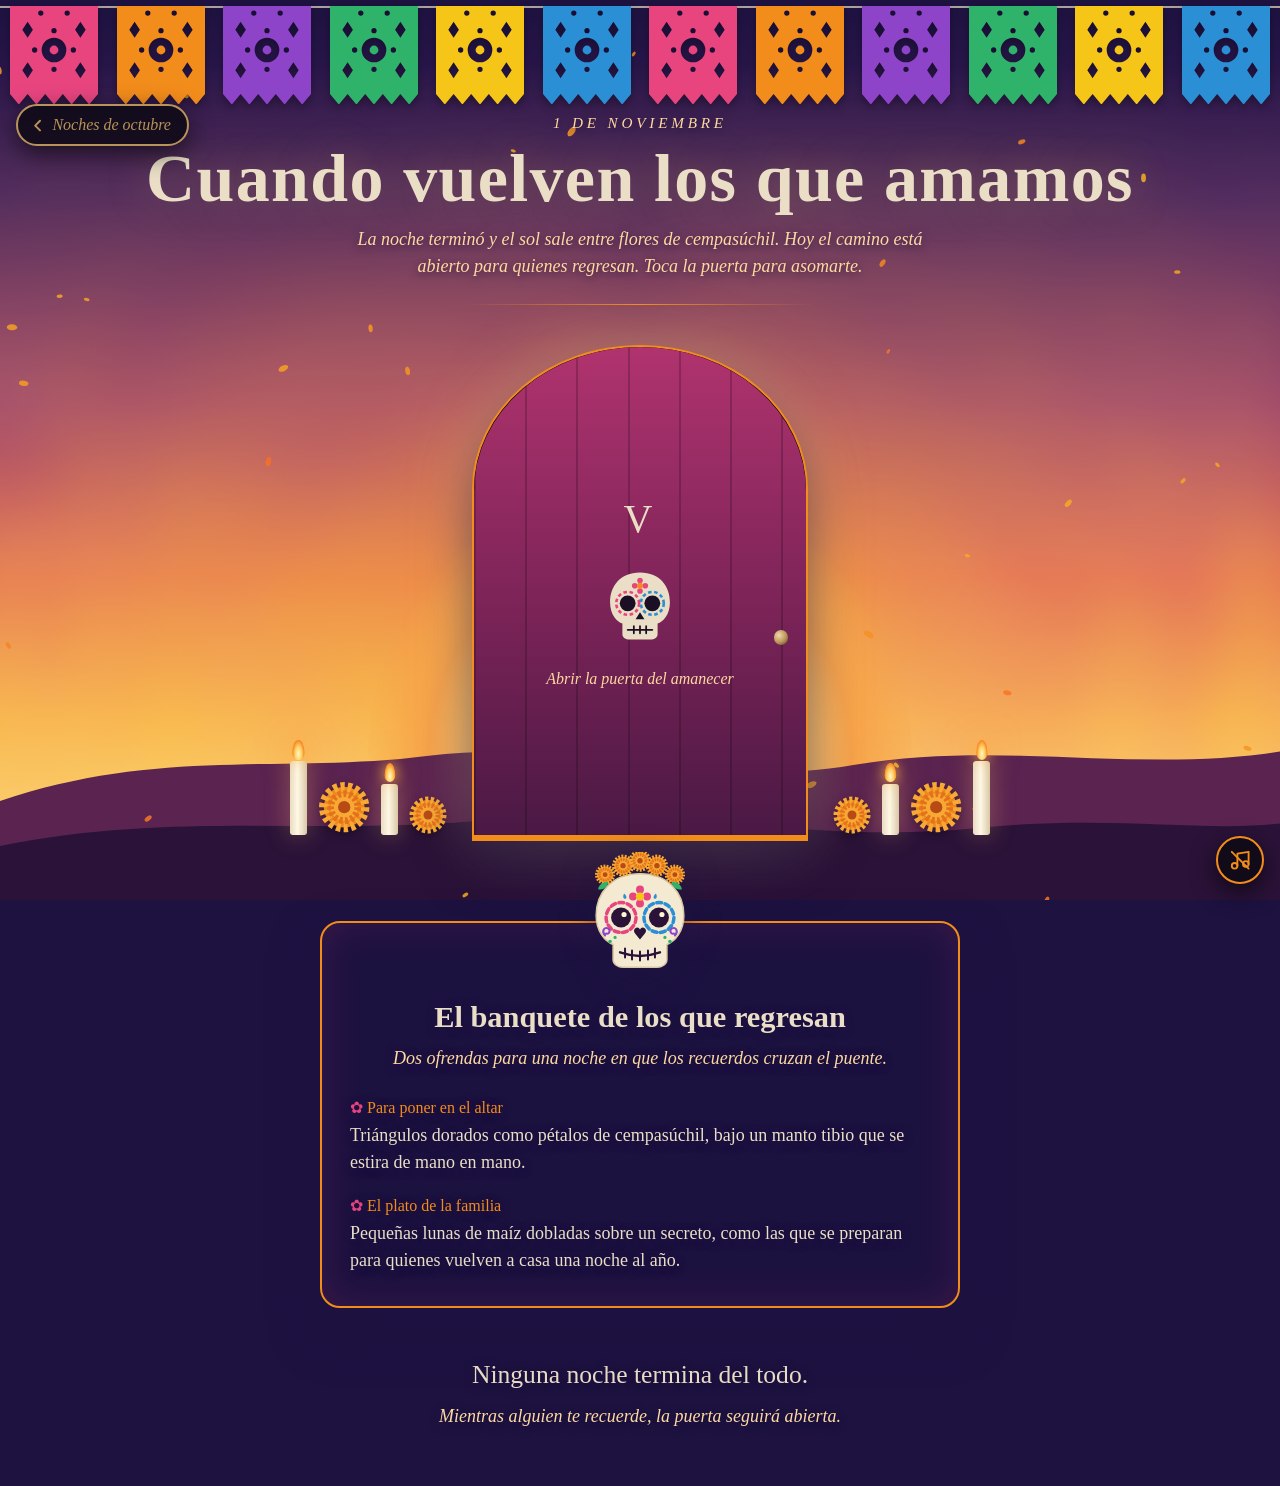
==== 1-de-noviembre.html @ dbbfb0d0 "Primera versión de la cartelera" ====
<!DOCTYPE html>
<html lang="es">
<head>
  <meta charset="utf-8">
  <meta name="viewport" content="width=device-width, initial-scale=1, viewport-fit=cover">
  <meta name="theme-color" content="#2a1238">
  <meta name="description" content="1 de noviembre: un amanecer de Día de Muertos.">
  <!-- Seguridad y privacidad -->
  <meta http-equiv="Content-Security-Policy" content="default-src 'self'; script-src 'self'; style-src 'self' 'unsafe-inline' https://fonts.googleapis.com; font-src https://fonts.gstatic.com; img-src 'self' data:; media-src 'self'; connect-src 'none'; object-src 'none'; frame-src 'none'; base-uri 'none'; form-action 'none'">
  <meta name="referrer" content="no-referrer">
  <meta name="robots" content="noindex, nofollow, noimageindex, noarchive">
  <title>Día de Muertos</title>

  <link rel="preconnect" href="https://fonts.googleapis.com">
  <link rel="preconnect" href="https://fonts.gstatic.com" crossorigin>
  <link href="https://fonts.googleapis.com/css2?family=Cinzel+Decorative:wght@700&family=IM+Fell+English:ital@0;1&display=swap" rel="stylesheet">
  <link rel="stylesheet" href="css/estilos.css">
  <link rel="stylesheet" href="css/noviembre.css">

  <script src="js/proteccion.js" defer></script>
  <script src="js/script.js" defer></script>
</head>
<body class="amanecer">
  <!-- Figuras reutilizables: papel picado, cempasúchil -->
  <svg width="0" height="0" style="position:absolute" aria-hidden="true">
    <defs>
      <symbol id="papel" viewBox="0 0 100 112">
        <path fill="currentColor" fill-rule="evenodd" d="
          M0 0 H100 V100 L90 112 L80 100 L70 112 L60 100 L50 112 L40 100 L30 112 L20 100 L10 112 L0 100 Z
          M36 50 a14 14 0 1 0 28 0 a14 14 0 1 0 -28 0 Z
          M45 50 a5 5 0 1 0 10 0 a5 5 0 1 0 -10 0 Z
          M47 28 a3 3 0 1 0 6 0 a3 3 0 1 0 -6 0 Z
          M47 72 a3 3 0 1 0 6 0 a3 3 0 1 0 -6 0 Z
          M25 50 a3 3 0 1 0 6 0 a3 3 0 1 0 -6 0 Z
          M69 50 a3 3 0 1 0 6 0 a3 3 0 1 0 -6 0 Z
          M20 18 L26 27 L20 36 L14 27 Z
          M80 18 L86 27 L80 36 L74 27 Z
          M20 64 L26 73 L20 82 L14 73 Z
          M80 64 L86 73 L80 82 L74 73 Z
          M32 8 a3 3 0 1 0 6 0 a3 3 0 1 0 -6 0 Z
          M62 8 a3 3 0 1 0 6 0 a3 3 0 1 0 -6 0 Z" />
      </symbol>

      <symbol id="flor" viewBox="0 0 40 40">
        <circle cx="20" cy="20" r="15" fill="#ee8a1b" stroke="#f7a934" stroke-width="7" stroke-dasharray="3 2.2" />
        <circle cx="20" cy="20" r="10" fill="#f7a934" stroke="#e3711d" stroke-width="5" stroke-dasharray="2.4 1.8" />
        <circle cx="20" cy="20" r="4.5" fill="#b84a16" />
      </symbol>

      <!-- Cráneo decorado con corona de cempasúchil -->
      <symbol id="craneo" viewBox="0 0 120 130">
        <!-- Cabeza y mandíbula -->
        <path d="M60 22 C31 22 16 42 16 64 C16 80 25 90 33 93 L33 108 C33 113 38 116 43 116 L77 116 C82 116 87 113 87 108 L87 93 C95 90 104 80 104 64 C104 42 89 22 60 22 Z" fill="#f4ead2" stroke="#d9c9a3" stroke-width="1.5" />
        <!-- Ojos con pétalos -->
        <g fill="none" stroke-width="3.5" stroke-dasharray="5 3.5" stroke-linecap="round">
          <circle cx="41" cy="66" r="15" stroke="#e8457f" />
          <circle cx="79" cy="66" r="15" stroke="#2b8fd6" />
        </g>
        <circle cx="41" cy="66" r="10" fill="#2a1238" />
        <circle cx="79" cy="66" r="10" fill="#2a1238" />
        <circle cx="44" cy="63" r="2.6" fill="#fff6d0" />
        <circle cx="82" cy="63" r="2.6" fill="#fff6d0" />
        <!-- Nariz de corazón -->
        <path d="M60 88 C56 83 52 80 55 77 C57 75 59 76 60 78 C61 76 63 75 65 77 C68 80 64 83 60 88 Z" fill="#2a1238" />
        <!-- Boca cosida -->
        <path d="M40 101 Q60 108 80 101" fill="none" stroke="#2a1238" stroke-width="2.5" stroke-linecap="round" />
        <path d="M45 97 V106 M52 99 V108 M60 100 V109 M68 99 V108 M75 97 V106" stroke="#2a1238" stroke-width="2" stroke-linecap="round" />
        <!-- Mejillas: espirales y puntos -->
        <g fill="none" stroke="#8e44c9" stroke-width="2" stroke-linecap="round">
          <path d="M25 84 C21 80 24 75 28 77 C31 79 29 83 26 82" />
          <path d="M95 84 C99 80 96 75 92 77 C89 79 91 83 94 82" />
        </g>
        <g fill="#2fb36b">
          <circle cx="30" cy="90" r="1.8" /><circle cx="35" cy="86" r="1.6" />
          <circle cx="90" cy="90" r="1.8" /><circle cx="85" cy="86" r="1.6" />
        </g>
        <!-- Frente: flor y gotas -->
        <g fill="#e8457f">
          <circle cx="60" cy="38" r="4" /><circle cx="60" cy="52" r="4" />
          <circle cx="53" cy="45" r="4" /><circle cx="67" cy="45" r="4" />
        </g>
        <circle cx="60" cy="45" r="4.2" fill="#f5c518" />
        <g fill="#2b8fd6">
          <path d="M44 42 C42 46 44 48 46 47 C47 45 46 44 44 42 Z" />
          <path d="M76 42 C78 46 76 48 74 47 C73 45 74 44 76 42 Z" />
        </g>
        <!-- Corona de cempasúchil -->
        <use href="#flor" x="14" y="12" width="22" height="22" />
        <use href="#flor" x="31" y="2" width="24" height="24" />
        <use href="#flor" x="48" y="-3" width="24" height="24" />
        <use href="#flor" x="65" y="2" width="24" height="24" />
        <use href="#flor" x="84" y="12" width="22" height="22" />
        <g fill="#2fb36b">
          <path d="M28 30 C22 30 18 34 18 38 C24 38 28 35 28 30 Z" />
          <path d="M92 30 C98 30 102 34 102 38 C96 38 92 35 92 30 Z" />
        </g>
      </symbol>
    </defs>
  </svg>

  <!-- Escenario del amanecer -->
  <div class="cielo" aria-hidden="true">
    <div class="sol"></div>
    <svg class="colinas" viewBox="0 0 1440 260" preserveAspectRatio="none">
      <path class="colina-lejana" d="M0 150 C180 90 320 120 480 100 C660 78 780 140 960 110 C1130 82 1280 120 1440 95 V260 H0 Z" />
      <path class="colina-cercana" d="M0 200 C200 160 360 190 560 170 C760 150 900 200 1100 180 C1250 165 1350 185 1440 175 V260 H0 Z" />
    </svg>
  </div>

  <canvas id="brasas" data-modo="petalos" aria-hidden="true"></canvas>

  <audio id="melodia" src="1denoviembre.mp3" loop autoplay preload="auto"></audio>
  <button class="musica" id="musica" type="button" aria-pressed="false" aria-label="Activar música">
    <svg viewBox="0 0 24 24" aria-hidden="true">
      <path class="nota-icono" d="M9 18V5l12-2v13" />
      <circle cx="6" cy="18" r="3" />
      <circle cx="18" cy="16" r="3" />
      <path class="tachado" d="M3 3l18 18" />
    </svg>
  </button>

  <!-- Guirnalda de papel picado -->
  <ul class="guirnalda" aria-hidden="true">
    <li style="--p: #e8457f"><svg><use href="#papel" /></svg></li>
    <li style="--p: #f28c1b"><svg><use href="#papel" /></svg></li>
    <li style="--p: #8e44c9"><svg><use href="#papel" /></svg></li>
    <li style="--p: #2fb36b"><svg><use href="#papel" /></svg></li>
    <li style="--p: #f5c518"><svg><use href="#papel" /></svg></li>
    <li style="--p: #2b8fd6"><svg><use href="#papel" /></svg></li>
    <li style="--p: #e8457f"><svg><use href="#papel" /></svg></li>
    <li style="--p: #f28c1b"><svg><use href="#papel" /></svg></li>
    <li style="--p: #8e44c9"><svg><use href="#papel" /></svg></li>
    <li style="--p: #2fb36b"><svg><use href="#papel" /></svg></li>
    <li style="--p: #f5c518"><svg><use href="#papel" /></svg></li>
    <li style="--p: #2b8fd6"><svg><use href="#papel" /></svg></li>
  </ul>

  <a class="volver" href="index.html" aria-label="Volver a las noches de octubre">
    <svg viewBox="0 0 24 24" aria-hidden="true"><path d="M15 18l-6-6 6-6" /></svg>
    <span>Noches de octubre</span>
  </a>

  <main>
    <header>
      <p class="antetitulo">1 de noviembre</p>
      <h1>Cuando vuelven los que amamos</h1>
      <p class="intro">La noche terminó y el sol sale entre flores de cempasúchil. Hoy el camino está abierto para quienes regresan. Toca la puerta para asomarte.</p>
      <div class="regla" role="presentation"></div>
    </header>

    <div class="escenario">
      <div class="ofrenda ofrenda--izq" aria-hidden="true">
        <span class="vela vela--alta"></span>
        <svg class="flor"><use href="#flor" /></svg>
        <span class="vela"></span>
        <svg class="flor flor--chica"><use href="#flor" /></svg>
      </div>

      <ul class="puertas puertas--una">
        <li class="marco marco--muertos" data-efecto="cempasuchil">
          <div class="umbral" id="u1" aria-hidden="true">
            <h2>¿Recordarás a quienes nunca se van?</h2>
            <p>Un camino de pétalos naranjas, una guitarra blanca y una familia que prohibió la música.</p>
            <p class="pista">Pista: mientras alguien te recuerde, sigues del otro lado del puente.</p>
            <p class="vibra">Vibra: color, música y memoria</p>
          </div>
          <button class="hoja" type="button" aria-expanded="false" aria-controls="u1">
            <span class="numero">V</span>
            <svg viewBox="0 0 100 100" aria-hidden="true">
              <!-- Calaverita -->
              <path d="M50 12 C27 12 16 28 16 46 C16 60 24 68 30 70 L30 82 C30 86 34 88 38 88 L62 88 C66 88 70 86 70 82 L70 70 C76 68 84 60 84 46 C84 28 73 12 50 12 Z" fill="#eadfc6" />
              <circle cx="36" cy="47" r="13" fill="none" stroke="#e8457f" stroke-width="3" stroke-dasharray="4 3" />
              <circle cx="64" cy="47" r="13" fill="none" stroke="#2b8fd6" stroke-width="3" stroke-dasharray="4 3" />
              <circle cx="36" cy="47" r="9" fill="#1a0f24" />
              <circle cx="64" cy="47" r="9" fill="#1a0f24" />
              <path d="M50 57 L45 65 L55 65 Z" fill="#1a0f24" />
              <path d="M36 77 H64 M43 73 V81 M50 73 V81 M57 73 V81" stroke="#1a0f24" stroke-width="2" stroke-linecap="round" />
              <circle cx="50" cy="21" r="3.2" fill="#e8457f" />
              <circle cx="50" cy="33" r="3.2" fill="#e8457f" />
              <circle cx="44" cy="27" r="3.2" fill="#e8457f" />
              <circle cx="56" cy="27" r="3.2" fill="#e8457f" />
              <circle cx="50" cy="27" r="3.4" fill="#f28c1b" />
            </svg>
            <span class="llamar" data-abrir="Abrir la puerta del amanecer" data-cerrar="Cerrar la puerta del amanecer">Abrir la puerta del amanecer</span>
          </button>
        </li>
      </ul>

      <div class="ofrenda ofrenda--der" aria-hidden="true">
        <svg class="flor flor--chica"><use href="#flor" /></svg>
        <span class="vela"></span>
        <svg class="flor"><use href="#flor" /></svg>
        <span class="vela vela--alta"></span>
      </div>
    </div>

    <section class="banquete banquete--muertos" aria-labelledby="titulo-banquete">
      <svg class="craneo" viewBox="0 0 120 130" aria-hidden="true"><use href="#craneo" /></svg>
      <h2 id="titulo-banquete">El banquete de los que regresan</h2>
      <p>Dos ofrendas para una noche en que los recuerdos cruzan el puente.</p>
      <dl>
        <dt>Para poner en el altar</dt>
        <dd>Triángulos dorados como pétalos de cempasúchil, bajo un manto tibio que se estira de mano en mano.</dd>
        <dt>El plato de la familia</dt>
        <dd>Pequeñas lunas de maíz dobladas sobre un secreto, como las que se preparan para quienes vuelven a casa una noche al año.</dd>
      </dl>
    </section>

    <footer>
      <p class="cierre">Ninguna noche termina del todo.</p>
      <p class="nota">Mientras alguien te recuerde, la puerta seguirá abierta.</p>
    </footer>
  </main>
</body>
</html>
---- css/estilos.css ----
/* ==========================================================
   Cartelera misteriosa — estilos
   ========================================================== */

/* ---------- Variables ---------- */
:root {
  --tinta: #0d0a14;
  --hueso: #eadfc6;
  --oro: #b8935a;
  --oro-suave: rgba(184, 147, 90, .5);
  --luna: #3b2a63;
  --carmesi: #6e1220;
  --indigo: #1c2a66;
  --fondo-puerta: #06040a;

  --display: "Cinzel Decorative", "Palatino Linotype", Palatino, Georgia, serif;
  --texto: "IM Fell English", "Iowan Old Style", Georgia, serif;

  --curva-puerta: cubic-bezier(.6, .05, .25, 1);
  --duracion-puerta: 1.1s;
}

/* ---------- Base ---------- */
*, *::before, *::after { box-sizing: border-box; }

html { height: 100%; }

body {
  margin: 0;
  min-height: 100%;
  padding:
    env(safe-area-inset-top, 0px)
    env(safe-area-inset-right, 0px)
    env(safe-area-inset-bottom, 0px)
    env(safe-area-inset-left, 0px);
  background:
    radial-gradient(60rem 30rem at 50% -10%, #2a1d3f 0%, transparent 70%),
    radial-gradient(40rem 24rem at 50% 110%, #2a0d14 0%, transparent 70%),
    var(--tinta);
  background-attachment: fixed;
  color: var(--hueso);
  font-family: var(--texto);
  font-size: 1.125rem;
  line-height: 1.5;
  -webkit-font-smoothing: antialiased;
  -webkit-tap-highlight-color: transparent;
}

main {
  position: relative;
  z-index: 1;
  max-width: 68rem;
  margin: 0 auto;
  padding: 3rem 1.25rem 3.5rem;
  text-align: center;
}

/* ---------- Cabecera ---------- */
header p { margin: 0; font-style: italic; color: var(--oro); }

header .antetitulo {
  font-size: .95rem;
  letter-spacing: .25em;
  text-transform: uppercase;
}

header .intro {
  max-width: 36rem;
  margin: 0 auto;
}

h1 {
  font-family: var(--display);
  font-size: clamp(2rem, 7vw, 4.25rem);
  line-height: 1.05;
  margin: .5rem 0 .75rem;
  letter-spacing: .02em;
  text-shadow: 0 0 2.5rem rgba(184, 147, 90, .45);
}

.regla {
  width: min(22rem, 70%);
  height: 1px;
  margin: 1.5rem auto 2.5rem;
  background: linear-gradient(90deg, transparent, var(--oro), transparent);
}

/* ---------- Puertas ---------- */
.puertas {
  display: grid;
  grid-template-columns: repeat(3, 1fr);
  gap: 1.75rem;
  list-style: none;
  margin: 0;
  padding: 0;
}

.marco {
  --c: var(--luna);
  position: relative;
  height: 31rem;
  perspective: 70rem;
  border: 2px solid var(--oro);
  border-bottom-width: 6px;
  border-radius: 50% 50% 0 0 / 9rem 9rem 0 0;
  background: var(--fondo-puerta);
  box-shadow: 0 1.5rem 3rem rgba(0, 0, 0, .6);
  transition: box-shadow var(--duracion-puerta);
}
.marco--luna    { --c: var(--luna); }
.marco--carmesi { --c: var(--carmesi); }
.marco--indigo  { --c: var(--indigo); }

.marco.abierta {
  box-shadow:
    0 1.5rem 3rem rgba(0, 0, 0, .6),
    0 0 3rem -0.5rem var(--c);
}

/* Lo que hay detrás de la puerta */
.umbral {
  position: absolute;
  inset: 0;
  display: flex;
  flex-direction: column;
  justify-content: center;
  gap: .75rem;
  padding: 5.5rem 1.5rem 1.5rem;
  border-radius: inherit;
  overflow: hidden;
  font-size: 1rem;
  background: radial-gradient(circle at 50% 30%, var(--c) 0%, var(--fondo-puerta) 85%);
  opacity: 0;
  transition: opacity .6s ease .35s;
}
.abierta .umbral { opacity: 1; }

.umbral h2 {
  font-family: var(--display);
  font-size: 1.2rem;
  line-height: 1.25;
  margin: 0;
}
.umbral p { margin: 0; }
.umbral .pista { border-top: 1px solid var(--oro-suave); padding-top: .6rem; }
.umbral .vibra { font-style: italic; color: var(--oro); }

/* La hoja de la puerta */
.hoja {
  position: absolute;
  inset: 0;
  display: flex;
  flex-direction: column;
  align-items: center;
  justify-content: center;
  gap: 1.25rem;
  width: 100%;
  border: 0;
  border-radius: inherit;
  padding: 0;
  cursor: pointer;
  color: var(--hueso);
  font-family: var(--display);
  background:
    repeating-linear-gradient(90deg, rgba(0, 0, 0, .22) 0 2px, transparent 2px 3.2rem),
    linear-gradient(180deg, var(--c), var(--fondo-puerta) 130%);
  transform-origin: left center;
  transition:
    transform var(--duracion-puerta) var(--curva-puerta),
    box-shadow var(--duracion-puerta),
    filter .3s;
  backface-visibility: hidden;
}
.hoja:hover { filter: brightness(1.15); }
.hoja:focus-visible { outline: 3px solid var(--hueso); outline-offset: 4px; }

.hoja .numero { font-size: 2.5rem; letter-spacing: .1em; }
.hoja svg { width: 5.5rem; height: 5.5rem; }
.hoja .llamar {
  font-family: var(--texto);
  font-style: italic;
  font-size: 1rem;
  color: var(--oro);
}

/* Pomo */
.hoja::after {
  content: "";
  position: absolute;
  right: 1.1rem;
  top: 58%;
  width: .9rem;
  height: .9rem;
  border-radius: 50%;
  background: radial-gradient(circle at 35% 35%, #f1d9a6, var(--oro) 55%, #4a3414);
}

.abierta .hoja {
  transform: rotateY(-104deg);
  box-shadow: 1rem 0 2rem rgba(0, 0, 0, .7);
}

/* ---------- Banquete ---------- */
.banquete { margin: 3.5rem auto 0; max-width: 40rem; }
.banquete h2 {
  font-family: var(--display);
  font-size: clamp(1.3rem, 4vw, 1.9rem);
  margin: 0 0 .25rem;
}
.banquete > p { margin: 0 0 1.5rem; font-style: italic; color: var(--oro); }
.banquete dl { margin: 0; text-align: left; }
.banquete dt {
  font-family: var(--display);
  font-size: 1rem;
  color: var(--oro);
  margin-top: 1.1rem;
}
.banquete dd { margin: .15rem 0 0; }

/* ---------- Pie ---------- */
footer { margin-top: 3rem; }
footer p { margin: 0; }
footer .cierre {
  font-family: var(--display);
  font-size: clamp(1.1rem, 3.5vw, 1.6rem);
  margin-bottom: .5rem;
}
footer .nota { font-style: italic; color: var(--oro); }

/* ---------- Fondo de bosque difuminado (3 de octubre) ---------- */
.fondo-bosque {
  position: fixed;
  inset: 0;
  z-index: -1;
  overflow: hidden;
}
.fondo-bosque::before {
  content: "";
  position: absolute;
  inset: -2rem; /* margen extra para que el desenfoque no deje bordes claros */
  background: url("../img/bosqueoscuro.jpg") center / cover no-repeat;
  filter: blur(4px) brightness(1.1) contrast(1.05);
}
/* Velo oscuro para que puertas y textos se lean bien */
.fondo-bosque::after {
  content: "";
  position: absolute;
  inset: 0;
  background:
    radial-gradient(ellipse at 50% 40%, rgba(13, 10, 20, 0) 0%, rgba(13, 10, 20, .55) 85%),
    linear-gradient(180deg, rgba(59, 42, 99, .35), rgba(13, 10, 20, .1) 45%, rgba(110, 18, 32, .35));
}

/* ---------- Protección del contenido ---------- */
/* Sin seleccionar texto ni resaltar al tocar */
body {
  -webkit-user-select: none;
  user-select: none;
}
/* Imágenes, vídeo y dibujos: sin arrastrar ni menú de "guardar" en pulsación larga (iOS) */
img, video, audio, svg, canvas {
  -webkit-user-drag: none;
  -webkit-touch-callout: none;
}
img, video { pointer-events: none; }
/* Al imprimir no sale nada */
@media print {
  body { display: none !important; }
}

/* ---------- Efectos (creados desde JS) ---------- */
#brasas {
  position: fixed;
  inset: 0;
  width: 100%;
  height: 100%;
  pointer-events: none;
  z-index: 0;
}

.particula {
  position: fixed;
  pointer-events: none;
  z-index: 5;
  will-change: transform, opacity;
}
.particula svg { display: block; width: 100%; height: 100%; }

.murcielago { width: 1.75rem; height: 1.75rem; }

.gota {
  border-radius: 50% 50% 50% 50% / 65% 65% 35% 35%;
  background: #b3121f;
  box-shadow: 0 0 8px rgba(179, 18, 31, .8);
}

.destello { filter: drop-shadow(0 0 6px currentColor); }

.velo {
  position: fixed;
  inset: 0;
  pointer-events: none;
  z-index: 4;
}

/* ---------- Botón de música ---------- */
.musica {
  position: fixed;
  right: calc(1rem + env(safe-area-inset-right, 0px));
  bottom: calc(1rem + env(safe-area-inset-bottom, 0px));
  z-index: 10;
  display: grid;
  place-items: center;
  width: 3rem;
  height: 3rem;
  padding: 0;
  border: 2px solid var(--oro);
  border-radius: 50%;
  background: rgba(13, 10, 20, .85);
  color: var(--oro);
  cursor: pointer;
  box-shadow: 0 .5rem 1.5rem rgba(0, 0, 0, .6);
  transition: color .3s, box-shadow .3s, transform .2s;
}
.musica:hover { transform: scale(1.08); }
.musica:focus-visible { outline: 3px solid var(--hueso); outline-offset: 3px; }
.musica svg {
  width: 1.4rem;
  height: 1.4rem;
  fill: none;
  stroke: currentColor;
  stroke-width: 2;
  stroke-linecap: round;
  stroke-linejoin: round;
}
.musica .tachado { display: inline; }
.musica[aria-pressed="true"] {
  color: var(--hueso);
  box-shadow: 0 .5rem 1.5rem rgba(0, 0, 0, .6), 0 0 1.2rem rgba(184, 147, 90, .55);
  animation: latido 1.6s ease-in-out infinite;
}
.musica[aria-pressed="true"] .tachado { display: none; }

@keyframes latido {
  0%, 100% { transform: scale(1); }
  50%      { transform: scale(1.06); }
}

/* ---------- Botón para volver a la portada ---------- */
.volver {
  position: fixed;
  left: calc(1rem + env(safe-area-inset-left, 0px));
  top: calc(1rem + env(safe-area-inset-top, 0px));
  z-index: 10;
  display: inline-flex;
  align-items: center;
  gap: .35rem;
  padding: .45rem 1rem .45rem .6rem;
  border: 2px solid var(--oro);
  border-radius: 999px;
  background: rgba(13, 10, 20, .85);
  color: var(--oro);
  font-family: var(--texto);
  font-style: italic;
  font-size: 1rem;
  text-decoration: none;
  box-shadow: 0 .5rem 1.5rem rgba(0, 0, 0, .6);
  transition: color .3s, box-shadow .3s, transform .2s;
}
.volver:hover {
  color: var(--hueso);
  transform: translateX(-.15rem);
  box-shadow: 0 .5rem 1.5rem rgba(0, 0, 0, .6), 0 0 1.2rem rgba(184, 147, 90, .55);
}
.volver:focus-visible { outline: 3px solid var(--hueso); outline-offset: 3px; }
.volver svg {
  width: 1.2rem;
  height: 1.2rem;
  fill: none;
  stroke: currentColor;
  stroke-width: 2.5;
  stroke-linecap: round;
  stroke-linejoin: round;
}

/* ---------- Responsive ---------- */
@media (max-width: 52rem) {
  .puertas { grid-template-columns: 1fr; max-width: 21rem; margin: 0 auto; }
  .marco { height: 29rem; }
  .volver span { display: none; } /* en móvil solo la flecha */
  .volver { padding: .45rem; }
}

/* ---------- Accesibilidad: menos movimiento ---------- */
@media (prefers-reduced-motion: reduce) {
  .hoja, .umbral, .marco { transition: none; }
  .musica[aria-pressed="true"] { animation: none; }
}
---- css/noviembre.css ----
/* ==========================================================
   Cartelera misteriosa — 1 de noviembre (Día de Muertos)
   Usa las variables definidas en estilos.css
   ========================================================== */

:root {
  --rosa: #e8457f;
  --cempasuchil: #f28c1b;
  --morado: #8e44c9;
  --muertos: #7a2357;
}

/* ---------- Cielo del amanecer ---------- */
body.amanecer {
  background: #1d1240;
}

.cielo {
  position: fixed;
  inset: 0;
  z-index: -1;
  overflow: hidden;
  background: linear-gradient(180deg,
    #1d1240 0%,
    #3e1d5c 22%,
    #8a2f63 45%,
    #d9564a 64%,
    #f39a4c 80%,
    #fcd27f 100%);
}

/* Araguaney, árbol nacional de Venezuela, muy difuminado sobre el cielo */
.cielo::before {
  content: "";
  position: absolute;
  inset: -6rem; /* margen extra para que el desenfoque no deje bordes */
  background: url("../img/araguaney.jpg") center / cover no-repeat;
  filter: blur(30px) saturate(1.25);
  opacity: .6;
  mix-blend-mode: screen;
  /* Arriba sigue siendo noche; el dorado del araguaney aparece hacia el amanecer */
  -webkit-mask-image: linear-gradient(180deg, transparent 15%, #000 60%);
  mask-image: linear-gradient(180deg, transparent 15%, #000 60%);
}

/* Sol que asoma detrás de las colinas */
.sol {
  position: absolute;
  left: 50%;
  bottom: 16vh;
  width: min(34rem, 80vw);
  aspect-ratio: 1;
  border-radius: 50%;
  translate: -50% 50%;
  background: radial-gradient(circle, #fff3c4 0%, #ffd27a 38%, #f7a24a 55%, rgba(247, 162, 74, 0) 72%);
  animation: salir 7s cubic-bezier(.2, .7, .3, 1) both;
}
@keyframes salir {
  from { translate: -50% 95%; opacity: .4; }
}

.colinas {
  position: absolute;
  left: 0;
  bottom: 0;
  width: 100%;
  height: 26vh;
}
.colina-lejana  { fill: #5a2350; }
.colina-cercana { fill: #2a1238; }

/* Textos legibles sobre el cielo claro */
.amanecer main { text-shadow: 0 2px 10px rgba(29, 18, 64, .75); }
.amanecer header p,
.amanecer footer .nota { color: #ffd9a0; }
.amanecer .regla { background: linear-gradient(90deg, transparent, var(--cempasuchil), transparent); }

/* ---------- Papel picado ---------- */
.guirnalda {
  position: absolute;
  top: 0;
  left: 0;
  right: 0;
  z-index: 2;
  display: flex;
  justify-content: space-between;
  margin: 0;
  padding: 0 .5rem;
  list-style: none;
  pointer-events: none;
}
/* Cordel */
.guirnalda::before {
  content: "";
  position: absolute;
  top: .35rem;
  left: 0;
  right: 0;
  height: 2px;
  background: rgba(234, 223, 198, .7);
}
.guirnalda li {
  flex: 1 1 0;
  max-width: 5.5rem;
  margin: .35rem .15rem 0;
  transform-origin: top center;
  animation: mecer 4s ease-in-out infinite alternate;
}
.guirnalda li:nth-child(even) { animation-delay: -2s; animation-duration: 3.4s; }
.guirnalda li:nth-child(3n)   { animation-duration: 4.6s; }
.guirnalda svg {
  display: block;
  width: 100%;
  aspect-ratio: 100 / 112;
  color: var(--p);
  filter: drop-shadow(0 4px 4px rgba(0, 0, 0, .3));
}
@keyframes mecer {
  from { transform: rotate(-4deg) skewX(-2deg); }
  to   { transform: rotate(4deg) skewX(2deg); }
}

.amanecer main { padding-top: 7rem; }

/* El botón de volver baja para no tapar el papel picado */
.amanecer .volver { top: calc(6.5rem + env(safe-area-inset-top, 0px)); }

/* ---------- Escenario: puerta con ofrendas a los lados ---------- */
.escenario {
  display: flex;
  align-items: flex-end;
  justify-content: center;
  gap: 1.5rem;
}

.puertas--una {
  grid-template-columns: 1fr;
  width: 21rem;
  flex: 0 0 auto;
}

.marco--muertos {
  --c: var(--muertos);
  border-color: var(--cempasuchil);
  box-shadow:
    0 1.5rem 3rem rgba(29, 18, 64, .6),
    0 0 4rem -0.5rem rgba(255, 210, 122, .55);
}
.marco--muertos .hoja {
  background:
    repeating-linear-gradient(90deg, rgba(0, 0, 0, .2) 0 2px, transparent 2px 3.2rem),
    linear-gradient(180deg, #b0336e, var(--muertos) 55%, #2a1238 130%);
}
.marco--muertos .hoja .llamar { color: #ffd9a0; }
.marco--muertos .umbral {
  background: radial-gradient(circle at 50% 30%, #c4553a 0%, #3e1d5c 60%, #1d1240 95%);
}
.marco--muertos .umbral .vibra { color: #ffd27a; }
.marco--muertos .umbral .pista { border-top-color: rgba(242, 140, 27, .6); }

/* Ofrendas: velas y cempasúchil */
.ofrenda {
  display: flex;
  align-items: flex-end;
  gap: .6rem;
  padding-bottom: .4rem;
}

.flor {
  width: 3.4rem;
  height: 3.4rem;
  filter: drop-shadow(0 3px 4px rgba(0, 0, 0, .35));
  animation: respirar 3.5s ease-in-out infinite alternate;
}
.flor--chica { width: 2.5rem; height: 2.5rem; animation-delay: -1.5s; }
@keyframes respirar {
  to { transform: scale(1.06) rotate(8deg); }
}

.vela {
  position: relative;
  width: 1.1rem;
  height: 3.2rem;
  border-radius: .2rem .2rem .15rem .15rem;
  background: linear-gradient(90deg, #e9dcc0, #fff8e6 45%, #d8c8a6);
  box-shadow: 0 0 1.5rem rgba(255, 196, 102, .35);
}
.vela--alta { height: 4.6rem; }
/* Llama */
.vela::before {
  content: "";
  position: absolute;
  left: 50%;
  bottom: 100%;
  width: .7rem;
  height: 1.2rem;
  margin-bottom: .1rem;
  border-radius: 50% 50% 50% 50% / 65% 65% 35% 35%;
  background: radial-gradient(ellipse at 50% 70%, #fff6d0 0%, #ffcf5a 40%, #f26b1b 80%);
  box-shadow: 0 0 .8rem #ffb347, 0 0 2rem rgba(255, 160, 60, .6);
  translate: -50% 0;
  transform-origin: 50% 100%;
  animation: titilar 1.2s ease-in-out infinite alternate;
}
.vela:nth-child(3)::before { animation-duration: .9s; }
@keyframes titilar {
  0%   { transform: scale(1, 1) rotate(-2deg); }
  50%  { transform: scale(.9, 1.08) rotate(2deg); }
  100% { transform: scale(1.05, .95) rotate(-1deg); }
}

/* Pétalos que salen al abrir la puerta (creados desde JS) */
.petalo {
  border-radius: 60% 0 60% 0;
  box-shadow: inset 0 0 3px rgba(0, 0, 0, .2);
}

/* Botón de música en colores de cempasúchil */
.amanecer .musica { border-color: var(--cempasuchil); color: var(--cempasuchil); }
.amanecer .musica[aria-pressed="true"] {
  color: #ffd9a0;
  box-shadow: 0 .5rem 1.5rem rgba(29, 18, 64, .6), 0 0 1.2rem rgba(242, 140, 27, .6);
}

/* ---------- Banquete de los que regresan ---------- */
.banquete--muertos {
  position: relative;
  margin-top: 5rem;
  padding: 4.5rem 1.75rem 2rem;
  border: 2px solid var(--cempasuchil);
  border-radius: 1.25rem;
  background: rgba(29, 18, 64, .72);
  box-shadow: 0 1.5rem 3rem rgba(29, 18, 64, .5), inset 0 0 2.5rem rgba(232, 69, 127, .15);
  backdrop-filter: blur(4px);
}
.banquete--muertos > p { color: #ffd9a0; }
.banquete--muertos dt { color: var(--cempasuchil); }
.banquete--muertos dt::before {
  content: "✿ ";
  color: var(--rosa);
}

/* Cráneo decorado que corona la tarjeta */
.craneo {
  position: absolute;
  top: 0;
  left: 50%;
  width: 7.5rem;
  height: 8.1rem;
  translate: -50% -55%;
  filter: drop-shadow(0 .5rem 1rem rgba(29, 18, 64, .6));
  animation: flotar 4s ease-in-out infinite alternate;
}
@keyframes flotar {
  from { transform: rotate(-3deg); }
  to   { transform: translateY(-.35rem) rotate(3deg); }
}

.amanecer footer { margin-top: 3rem; }

/* ---------- Responsive ---------- */
@media (max-width: 52rem) {
  .escenario { flex-wrap: wrap; }
  .puertas--una { order: -1; flex-basis: 100%; width: auto; max-width: 21rem; }
  .ofrenda { padding-top: 1rem; }
  .amanecer main { padding-top: 5.5rem; }
  .amanecer .volver { top: calc(5rem + env(safe-area-inset-top, 0px)); }
  .guirnalda li:nth-child(n + 9) { display: none; }
}

@media (prefers-reduced-motion: reduce) {
  .sol, .guirnalda li, .flor, .vela::before, .craneo { animation: none; }
}
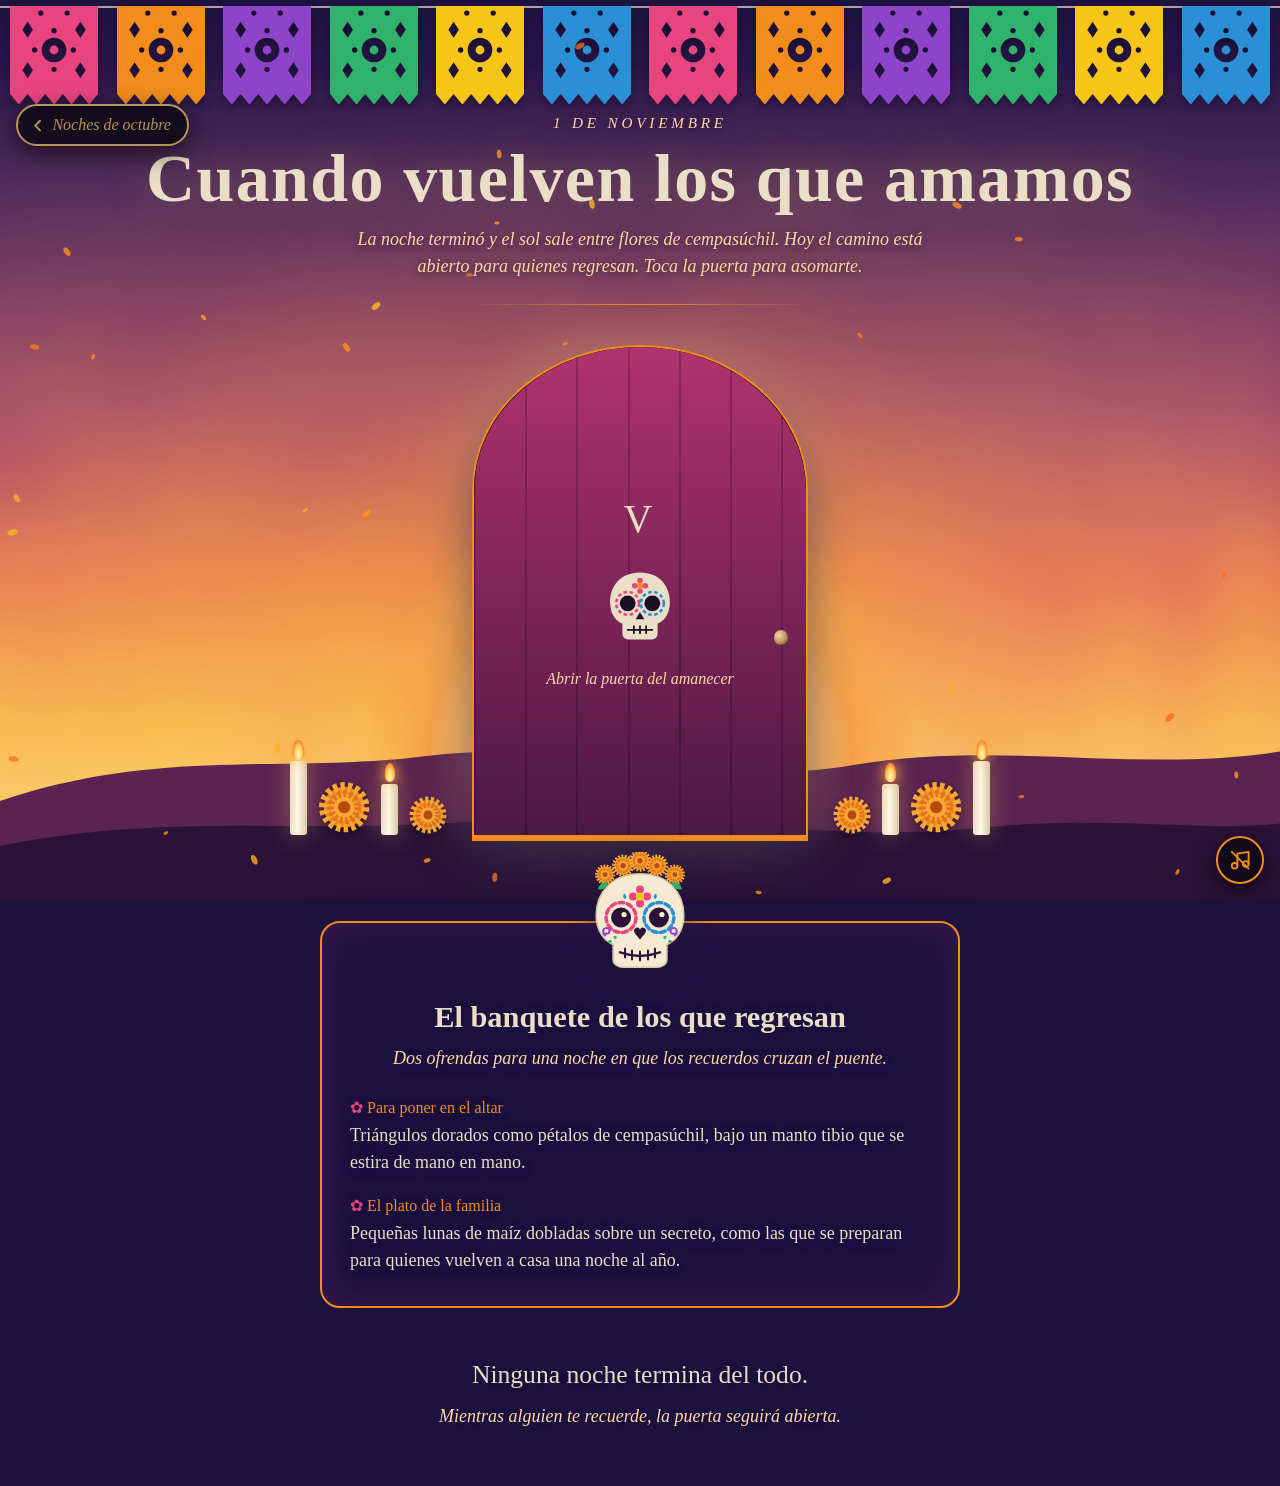
==== commit b14fd21c: "correcion Primera versión de la cartelera" ====
--- a/1-de-noviembre.html
+++ b/1-de-noviembre.html
@@ -1,5 +1,5 @@
 <!DOCTYPE html>
-<html lang="es">
+<html lang="es" data-desde="2026-11-01">
 <head>
   <meta charset="utf-8">
   <meta name="viewport" content="width=device-width, initial-scale=1, viewport-fit=cover">
@@ -17,6 +17,7 @@
   <link rel="stylesheet" href="css/estilos.css">
   <link rel="stylesheet" href="css/noviembre.css">
 
+  <script src="js/candado.js"></script>
   <script src="js/proteccion.js" defer></script>
   <script src="js/script.js" defer></script>
 </head>
--- a/css/estilos.css
+++ b/css/estilos.css
@@ -251,6 +251,15 @@
     linear-gradient(180deg, rgba(59, 42, 99, .35), rgba(13, 10, 20, .1) 45%, rgba(110, 18, 32, .35));
 }
 
+/* ---------- Llegada a cada página: aparece desde la oscuridad ---------- */
+@keyframes llegar {
+  from { opacity: 0; filter: blur(6px); }
+}
+main { animation: llegar 1.1s ease both; }
+@media (prefers-reduced-motion: reduce) {
+  main { animation: none; }
+}
+
 /* ---------- Protección del contenido ---------- */
 /* Sin seleccionar texto ni resaltar al tocar */
 body {
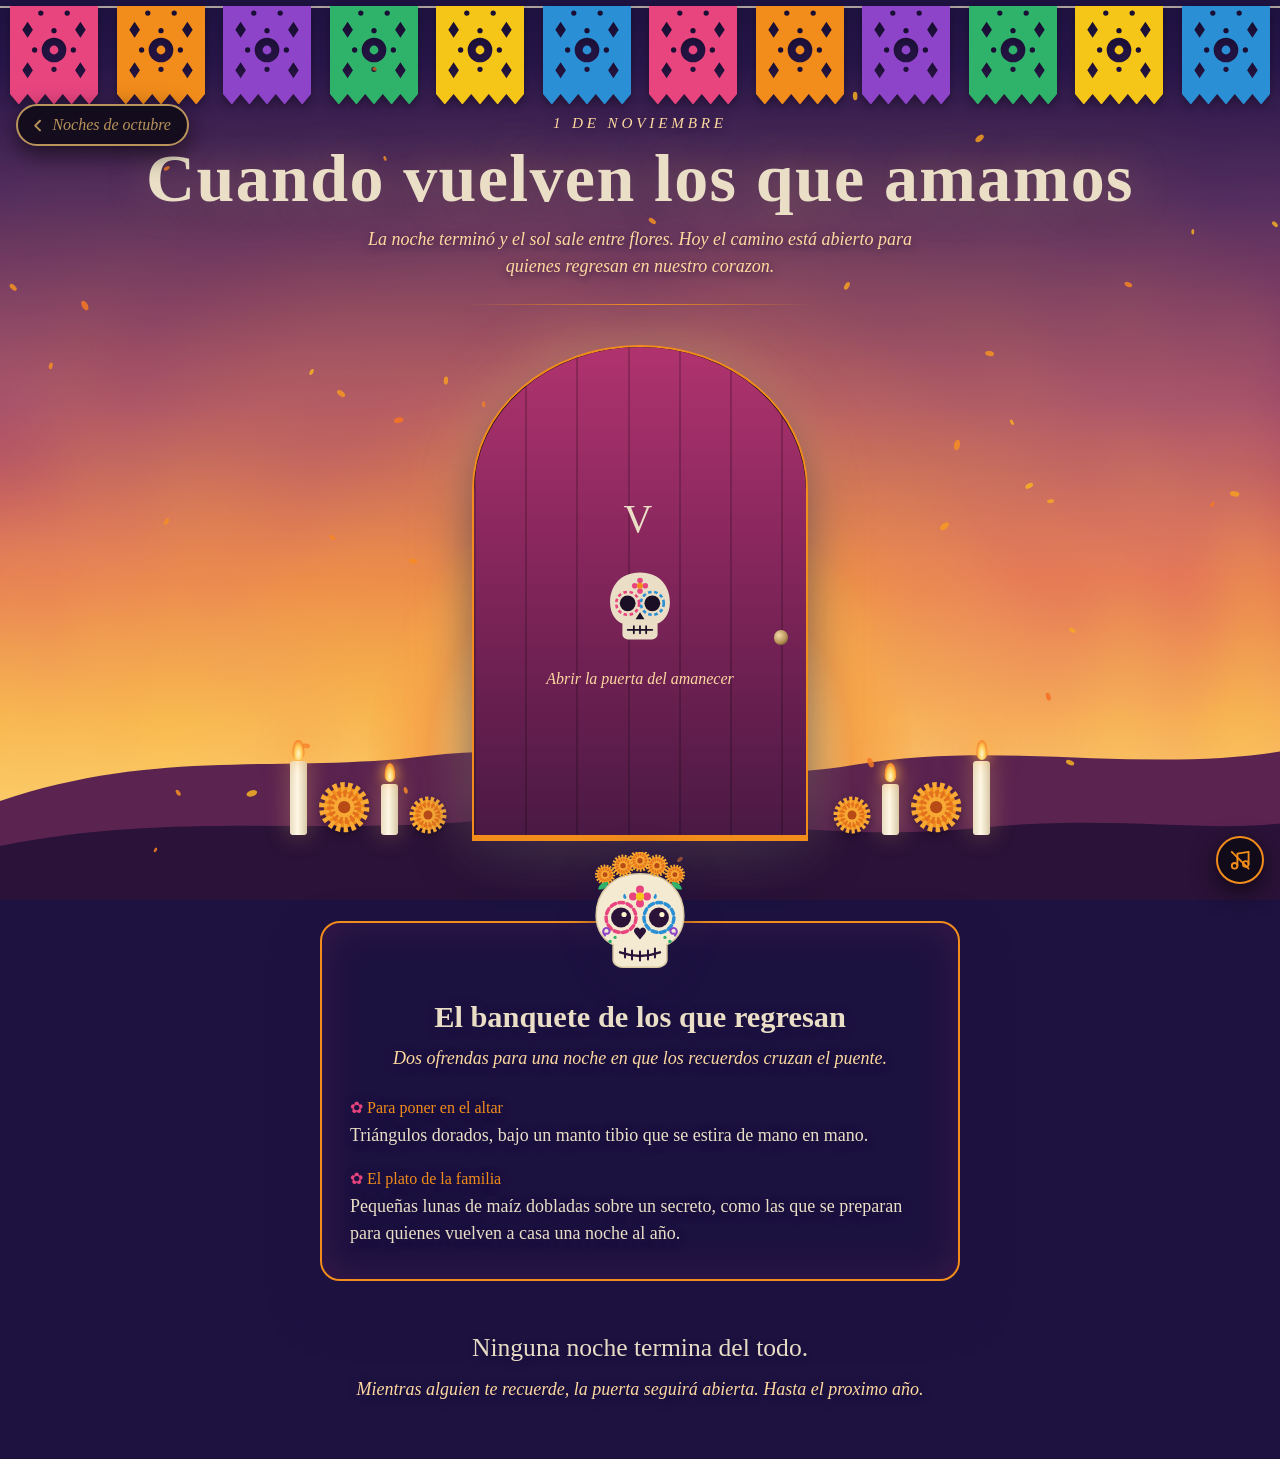
==== commit e4499e7a: "todas las noches, animaciones y el menu, pendiente el menu del 1 de noviembre" ====
--- a/1-de-noviembre.html
+++ b/1-de-noviembre.html
@@ -110,7 +110,7 @@
 
   <canvas id="brasas" data-modo="petalos" aria-hidden="true"></canvas>
 
-  <audio id="melodia" src="1denoviembre.mp3" loop autoplay preload="auto"></audio>
+  <audio id="melodia" src="mp3/1denoviembre.mp3" loop autoplay preload="auto"></audio>
   <button class="musica" id="musica" type="button" aria-pressed="false" aria-label="Activar música">
     <svg viewBox="0 0 24 24" aria-hidden="true">
       <path class="nota-icono" d="M9 18V5l12-2v13" />
@@ -145,7 +145,7 @@
     <header>
       <p class="antetitulo">1 de noviembre</p>
       <h1>Cuando vuelven los que amamos</h1>
-      <p class="intro">La noche terminó y el sol sale entre flores de cempasúchil. Hoy el camino está abierto para quienes regresan. Toca la puerta para asomarte.</p>
+      <p class="intro">La noche terminó y el sol sale entre flores. Hoy el camino está abierto para quienes regresan en nuestro corazon.</p>
       <div class="regla" role="presentation"></div>
     </header>
 
@@ -163,7 +163,7 @@
             <h2>¿Recordarás a quienes nunca se van?</h2>
             <p>Un camino de pétalos naranjas, una guitarra blanca y una familia que prohibió la música.</p>
             <p class="pista">Pista: mientras alguien te recuerde, sigues del otro lado del puente.</p>
-            <p class="vibra">Vibra: color, música y memoria</p>
+            <p class="vibra">Vibra: amor, música y nostalgia</p>
           </div>
           <button class="hoja" type="button" aria-expanded="false" aria-controls="u1">
             <span class="numero">V</span>
@@ -201,7 +201,7 @@
       <p>Dos ofrendas para una noche en que los recuerdos cruzan el puente.</p>
       <dl>
         <dt>Para poner en el altar</dt>
-        <dd>Triángulos dorados como pétalos de cempasúchil, bajo un manto tibio que se estira de mano en mano.</dd>
+        <dd>Triángulos dorados, bajo un manto tibio que se estira de mano en mano.</dd>
         <dt>El plato de la familia</dt>
         <dd>Pequeñas lunas de maíz dobladas sobre un secreto, como las que se preparan para quienes vuelven a casa una noche al año.</dd>
       </dl>
@@ -209,7 +209,7 @@
 
     <footer>
       <p class="cierre">Ninguna noche termina del todo.</p>
-      <p class="nota">Mientras alguien te recuerde, la puerta seguirá abierta.</p>
+      <p class="nota">Mientras alguien te recuerde, la puerta seguirá abierta. Hasta el proximo año.</p>
     </footer>
   </main>
 </body>
--- a/css/estilos.css
+++ b/css/estilos.css
@@ -312,6 +312,47 @@
   z-index: 4;
 }
 
+/* Efectos que comparten varias noches y las puertas cerradas de la portada */
+.relampago { filter: drop-shadow(0 0 8px #9fd2ff); }
+
+.bruma {
+  border-radius: 50%;
+  background: radial-gradient(circle, rgba(210, 25, 50, .8) 0%, rgba(122, 15, 28, .4) 45%, transparent 70%);
+  filter: blur(10px);
+  mix-blend-mode: screen;
+}
+
+.haz {
+  transform-origin: 50% 100%;
+  background: linear-gradient(to top, rgba(255, 215, 130, .95), rgba(181, 101, 29, .4) 60%, transparent);
+  filter: blur(8px);
+  mix-blend-mode: screen;
+}
+
+.interferencia {
+  background: repeating-linear-gradient(180deg, rgba(190, 215, 255, .14) 0 1px, transparent 1px 4px);
+}
+
+.barrido {
+  background: linear-gradient(180deg, transparent, rgba(190, 215, 255, .22), transparent);
+}
+
+.rec {
+  display: flex;
+  align-items: center;
+  gap: .5rem;
+  color: #f2f4f8;
+  font: 700 1.1rem/1 "Courier New", monospace;
+  letter-spacing: .15em;
+}
+.rec span {
+  width: .8rem;
+  height: .8rem;
+  border-radius: 50%;
+  background: #e3122a;
+  box-shadow: 0 0 8px #e3122a;
+}
+
 /* ---------- Botón de música ---------- */
 .musica {
   position: fixed;
